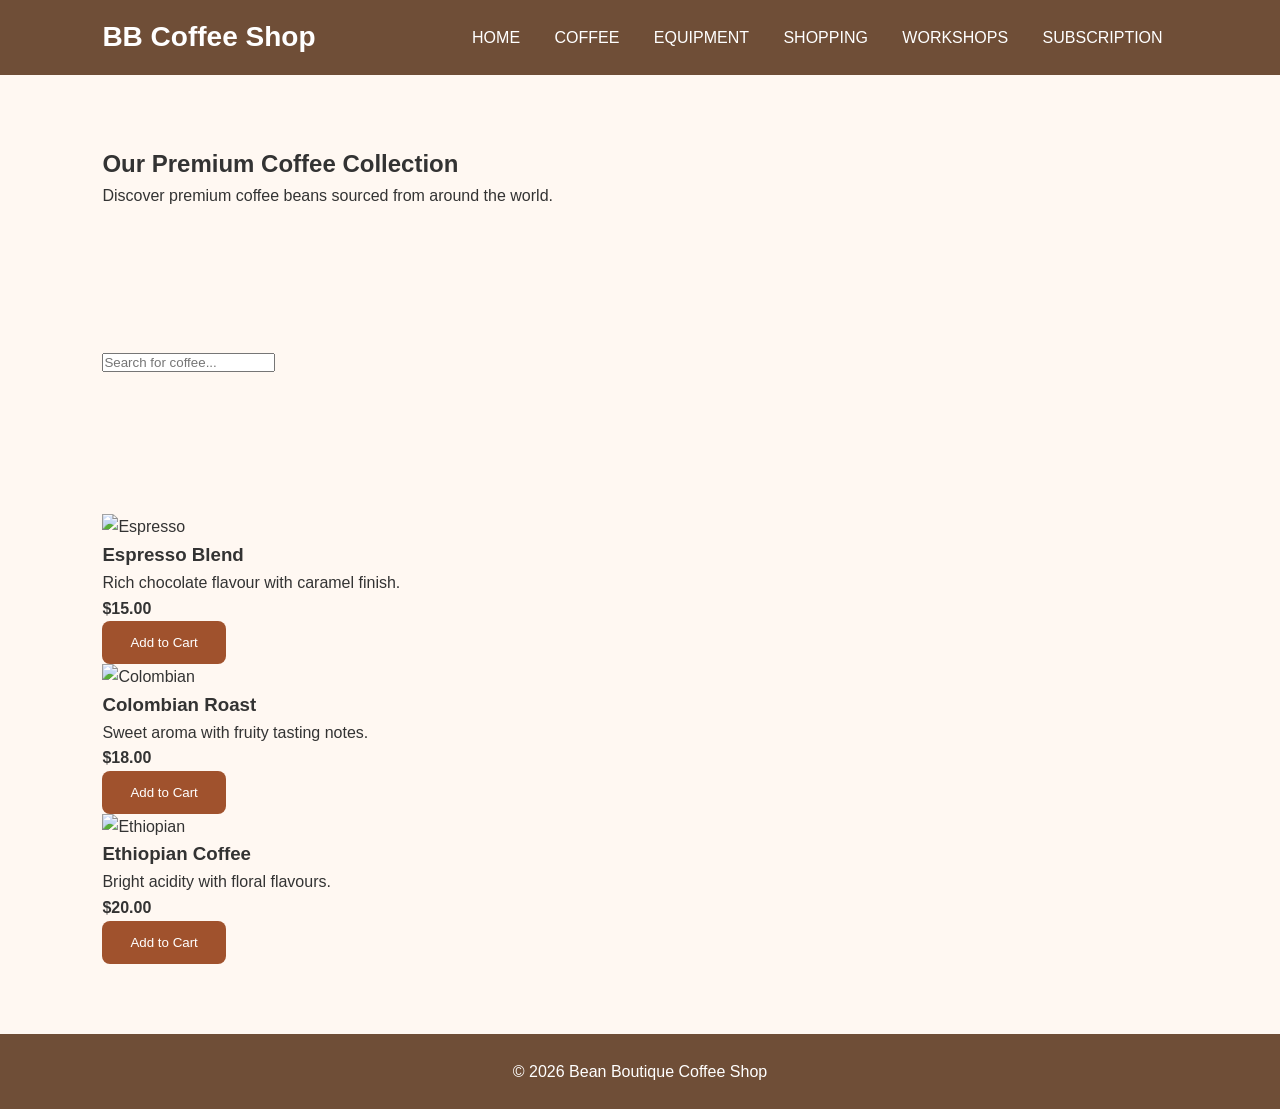
==== Coffee.html @ 5ac39c67 "add index.html" ====
<!DOCTYPE html>
<html lang="en">

<head>
    <title>Coffee Selection</title>
    <link rel="stylesheet" href="Boutique.css">

    <!-- AOS Plugin CSS -->
    <link rel="stylesheet" href="https://unpkg.com/aos@2.3.4/dist/aos.css">
</head>

<body>

<header>

    <div class="logo">BB Coffee Shop</div>

    <nav>
        <a href="index.html">HOME</a>
        <a href="coffee.html">COFFEE</a>
        <a href="equipment.html">EQUIPMENT</a>
        <a href="events.html">SHOPPING</a>
        <a href="cart.html">WORKSHOPS</a>
        <a href="offers.html">SUBSCRIPTION</a>
    </nav>

</header>


<!-- Coffee Hero -->

<section class="coffee-hero">

    <h1>Our Premium Coffee Collection</h1>

    <p>
        Discover premium coffee beans sourced from around the world.
    </p>

</section>

<!-- Search -->

<section class="search-section">

    <input
        type="text"
        id="searchInput"
        placeholder="Search for coffee...">

</section>

<!-- Coffee Catalogue -->

<section class="coffee-catalogue">

    <!-- Card 1 -->

    <div class="coffee-card" data-aos="fade-up">

        <img src="Images/coffee1.jpg" alt="Espresso">

        <h3>Espresso Blend</h3>

        <p>Rich chocolate flavour with caramel finish.</p>

        <h4>$15.00</h4>

        <button class="btn">Add to Cart</button>

    </div>

    <!-- Card 2 -->

    <div class="coffee-card" data-aos="fade-up">

        <img src="Images/coffee2.jpg" alt="Colombian">

        <h3>Colombian Roast</h3>

        <p>Sweet aroma with fruity tasting notes.</p>

        <h4>$18.00</h4>

        <button class="btn">Add to Cart</button>

    </div>

    <!-- Card 3 -->

    <div class="coffee-card" data-aos="fade-up">

        <img src="Images/coffee3.jpg" alt="Ethiopian">

        <h3>Ethiopian Coffee</h3>

        <p>Bright acidity with floral flavours.</p>

        <h4>$20.00</h4>

        <button class="btn">Add to Cart</button>

    </div>

</section>

<footer>

    <p>© 2026 Bean Boutique Coffee Shop</p>

</footer>

<script src="Boutique.js"></script>

<script src="https://unpkg.com/aos@2.3.4/dist/aos.js"></script>

<script>
AOS.init();
</script>

</body>

</html>
---- Boutique.css ----
*{
    margin:0;
    padding:0;
    box-sizing:border-box;
}

body{
    font-family:'Poppins', sans-serif;
    background:#FFF8F2;
    color:#333;
    line-height:1.6;
}

header{
    background:#6F4E37;
    display:flex;
    justify-content:space-between;
    align-items:center;
    padding:15px 8%;
}

.logo{
    color:white;
    font-size:28px;
    font-weight:bold;
}

nav{
    gap: 12px;
}

nav a{
    color:white;
    text-decoration:none;
    padding-left: 15px;
    padding-right:15px;
}

 nav a:hover{
    color:#D2B48C;
    transition:0.3s;
}

.Hello{
    position:relative;
    width:100%;
    height:100vh;
    overflow:hidden;
    display:flex;
    justify-content:center;
    align-items:center;
    text-align:center;
}

.Hello-content{
    position:relative;
    z-index:10;
    color:rgb(238, 229, 229);
}

.Slide{
    position:absolute;
    top:0;
    left:0;
    width:100%;
    height:100%;
    opacity:0;
    transition:opacity 1s ease-in-out;
    z-index:1;
}
.Slide.active{
    opacity:1;
}

.Slide img{
    width:100%;
    height:100%;
    object-fit:cover;
}

.Hello h1{
    font-size:52px;
    margin-bottom:20px;
}

.Hello p{
    font-size:20px;
    margin-bottom:30px;
}


.btn{
    display:inline-block;
    background:#A0522D;
    color:white;
    text-decoration:none;
    padding:14px 28px;
    border-radius:8px;
    transition:.3s;
    cursor:pointer;
    border:none;
}

.btn:hover{
    background:#5C4033;
    transform:translateY(-3px);
}

section{
    padding:70px 8%;
}

section h2{
    text-align:center;
    margin-bottom:40px;
    color:#6F4E37;
    font-size:34px;
}

.about{
    text-align:center;
}

.about p{
    max-width:800px;
    margin:auto;
    font-size:18px;
}

.product-container{
    display:grid;
    grid-template-columns:repeat(auto-fit,minmax(250px,1fr));
    gap:30px;
}

.card{
    background:white;
    border-radius:15px;
    overflow:hidden;
    box-shadow:0 5px 15px rgba(0,0,0,.15);
    transition:.4s;
}

.card:hover{
    transform:translateY(-10px);
}

.card img{
    width:100%;
    height: 320px;
    object-fit:cover;
}

.card h3{
    margin:20px;
    color:#6F4E37;
}

.card p{
    margin:0 20px 20px;
}

.events{
    background:#F6ECE5;
}

.event-box{
    background:white;
    margin:20px auto;
    max-width:650px;
    padding:25px;
    border-left:8px solid #A0522D;
    border-radius:10px;
    box-shadow:0 4px 12px rgba(0,0,0,.1);
}


.newsletter{
    text-align:center;
}

.newsletter p{
    margin-bottom:25px;
}

footer{
    background:#6F4E37;
    color:white;
    text-align:center;
    padding:25px;
}

@media(max-width:768px){

    nav{
        flex-direction:column;
    }

    nav ul{
        flex-direction:column;
        width:100%;
        text-align:center;
        margin-top:15px;
    }

    nav ul li{
        margin:12px 0;
    }

    .Hello h1{
        font-size:36px;
    }

    .Hello p{
        font-size:17px;
    }

    section{
        padding:50px 6%;
    }

}

#Discount{
    text-align: center;
    border: radius 15px;
    padding: 20px;
    animation: popup .5s;
}
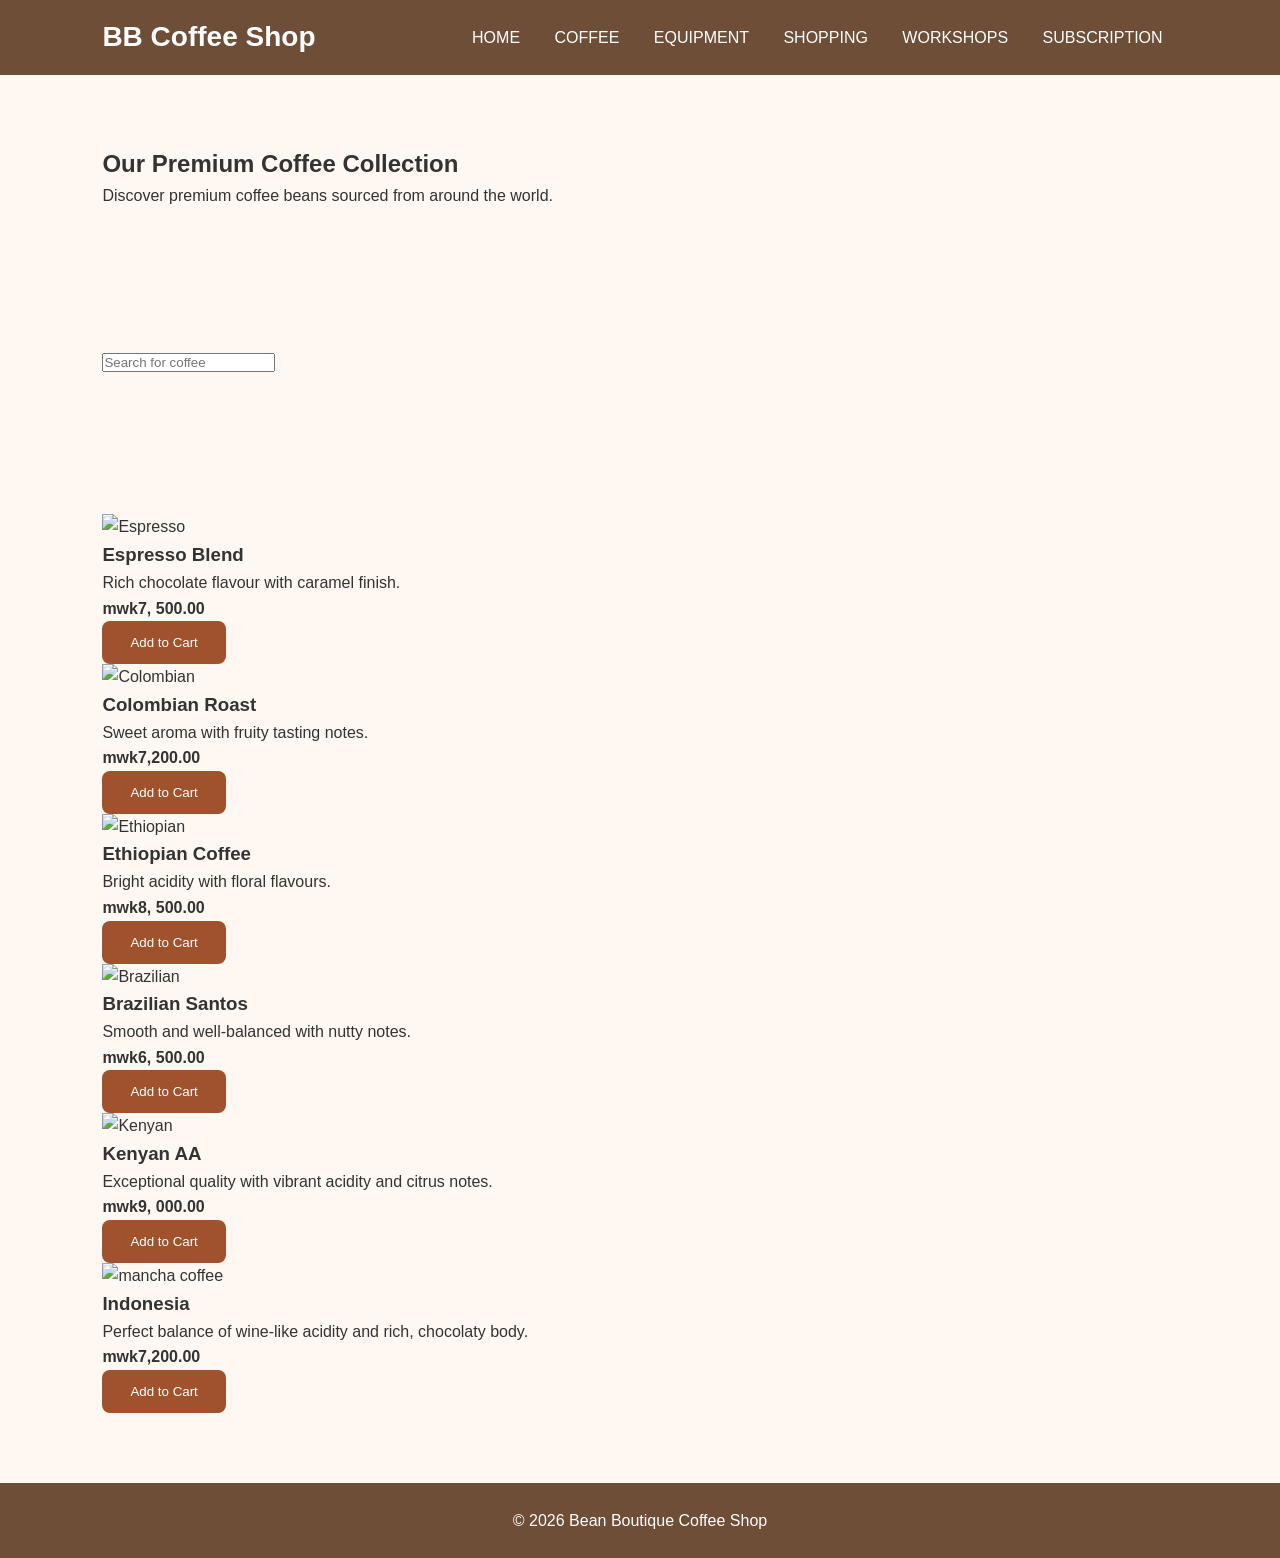
==== commit a0a8dd83: "coffee.html is added" ====
--- a/Coffee.html
+++ b/Coffee.html
@@ -4,13 +4,8 @@
 <head>
     <title>Coffee Selection</title>
     <link rel="stylesheet" href="Boutique.css">
-
-    <!-- AOS Plugin CSS -->
-    <link rel="stylesheet" href="https://unpkg.com/aos@2.3.4/dist/aos.css">
 </head>
-
 <body>
-
 <header>
 
     <div class="logo">BB Coffee Shop</div>
@@ -23,101 +18,71 @@
         <a href="cart.html">WORKSHOPS</a>
         <a href="offers.html">SUBSCRIPTION</a>
     </nav>
-
 </header>
 
-
-<!-- Coffee Hero -->
-
 <section class="coffee-hero">
-
     <h1>Our Premium Coffee Collection</h1>
-
-    <p>
-        Discover premium coffee beans sourced from around the world.
-    </p>
-
+    <p> Discover premium coffee beans sourced from around the world.</p>
 </section>
 
-<!-- Search -->
-
 <section class="search-section">
-
-    <input
-        type="text"
-        id="searchInput"
-        placeholder="Search for coffee...">
-
+    <input type="text"  id="searchInput" placeholder="Search for coffee">
 </section>
 
-<!-- Coffee Catalogue -->
-
 <section class="coffee-catalogue">
-
-    <!-- Card 1 -->
+    <div class="coffee-card" data-aos="fade-up">
+        <img src="Images\Espresso.png" alt="Espresso">
+        <h3>Espresso Blend</h3>
+        <p>Rich chocolate flavour with caramel finish.</p>
+        <h4>mwk7, 500.00</h4>
+        <button class="btn">Add to Cart</button>
+    </div>
 
     <div class="coffee-card" data-aos="fade-up">
-
-        <img src="Images/coffee1.jpg" alt="Espresso">
-
-        <h3>Espresso Blend</h3>
-
-        <p>Rich chocolate flavour with caramel finish.</p>
-
-        <h4>$15.00</h4>
-
+        <img src="Images\Colombia organic.jpeg" alt="Colombian">
+        <h3>Colombian Roast</h3>
+        <p>Sweet aroma with fruity tasting notes.</p>
+        <h4>mwk7,200.00</h4>
         <button class="btn">Add to Cart</button>
-
     </div>
 
-    <!-- Card 2 -->
+    <div class="coffee-card" data-aos="fade-up">
+        <img src="Images\Ehtiopian yirgacheffe.jpeg" alt="Ethiopian">
+        <h3>Ethiopian Coffee</h3>
+        <p>Bright acidity with floral flavours.</p>
+        <h4>mwk8, 500.00</h4>
+        <button class="btn">Add to Cart</button>
+    </div>
 
     <div class="coffee-card" data-aos="fade-up">
-
-        <img src="Images/coffee2.jpg" alt="Colombian">
-
-        <h3>Colombian Roast</h3>
-
-        <p>Sweet aroma with fruity tasting notes.</p>
-
-        <h4>$18.00</h4>
-
+        <img src="Images\Brazilian Santos.jpeg" alt="Brazilian">
+        <h3>Brazilian Santos</h3>
+        <p>Smooth and well-balanced with nutty notes.</p>
+        <h4>mwk6, 500.00</h4>
         <button class="btn">Add to Cart</button>
-
     </div>
 
-    <!-- Card 3 -->
+    <div class="coffee-card" data-aos="fade-up">
+        <img src="Images\Kenyan AA.jpeg" alt="Kenyan">
+        <h3>Kenyan AA</h3>
+        <p>Exceptional quality with vibrant acidity and citrus notes.</p>
+        <h4>mwk9, 000.00</h4>
+        <button class="btn">Add to Cart</button>
+    </div>
 
     <div class="coffee-card" data-aos="fade-up">
-
-        <img src="Images/coffee3.jpg" alt="Ethiopian">
-
-        <h3>Ethiopian Coffee</h3>
-
-        <p>Bright acidity with floral flavours.</p>
-
-        <h4>$20.00</h4>
-
+        <img src="Images\Mancha blend.jpeg" alt="mancha coffee">
+        <h3>Indonesia</h3>
+        <p> Perfect balance of wine-like acidity and rich, chocolaty body.</p>
+        <h4>mwk7,200.00</h4>
         <button class="btn">Add to Cart</button>
-
     </div>
-
 </section>
 
 <footer>
-
     <p>© 2026 Bean Boutique Coffee Shop</p>
-
 </footer>
 
 <script src="Boutique.js"></script>
-
-<script src="https://unpkg.com/aos@2.3.4/dist/aos.js"></script>
-
-<script>
-AOS.init();
-</script>
-
 </body>
-
 </html>
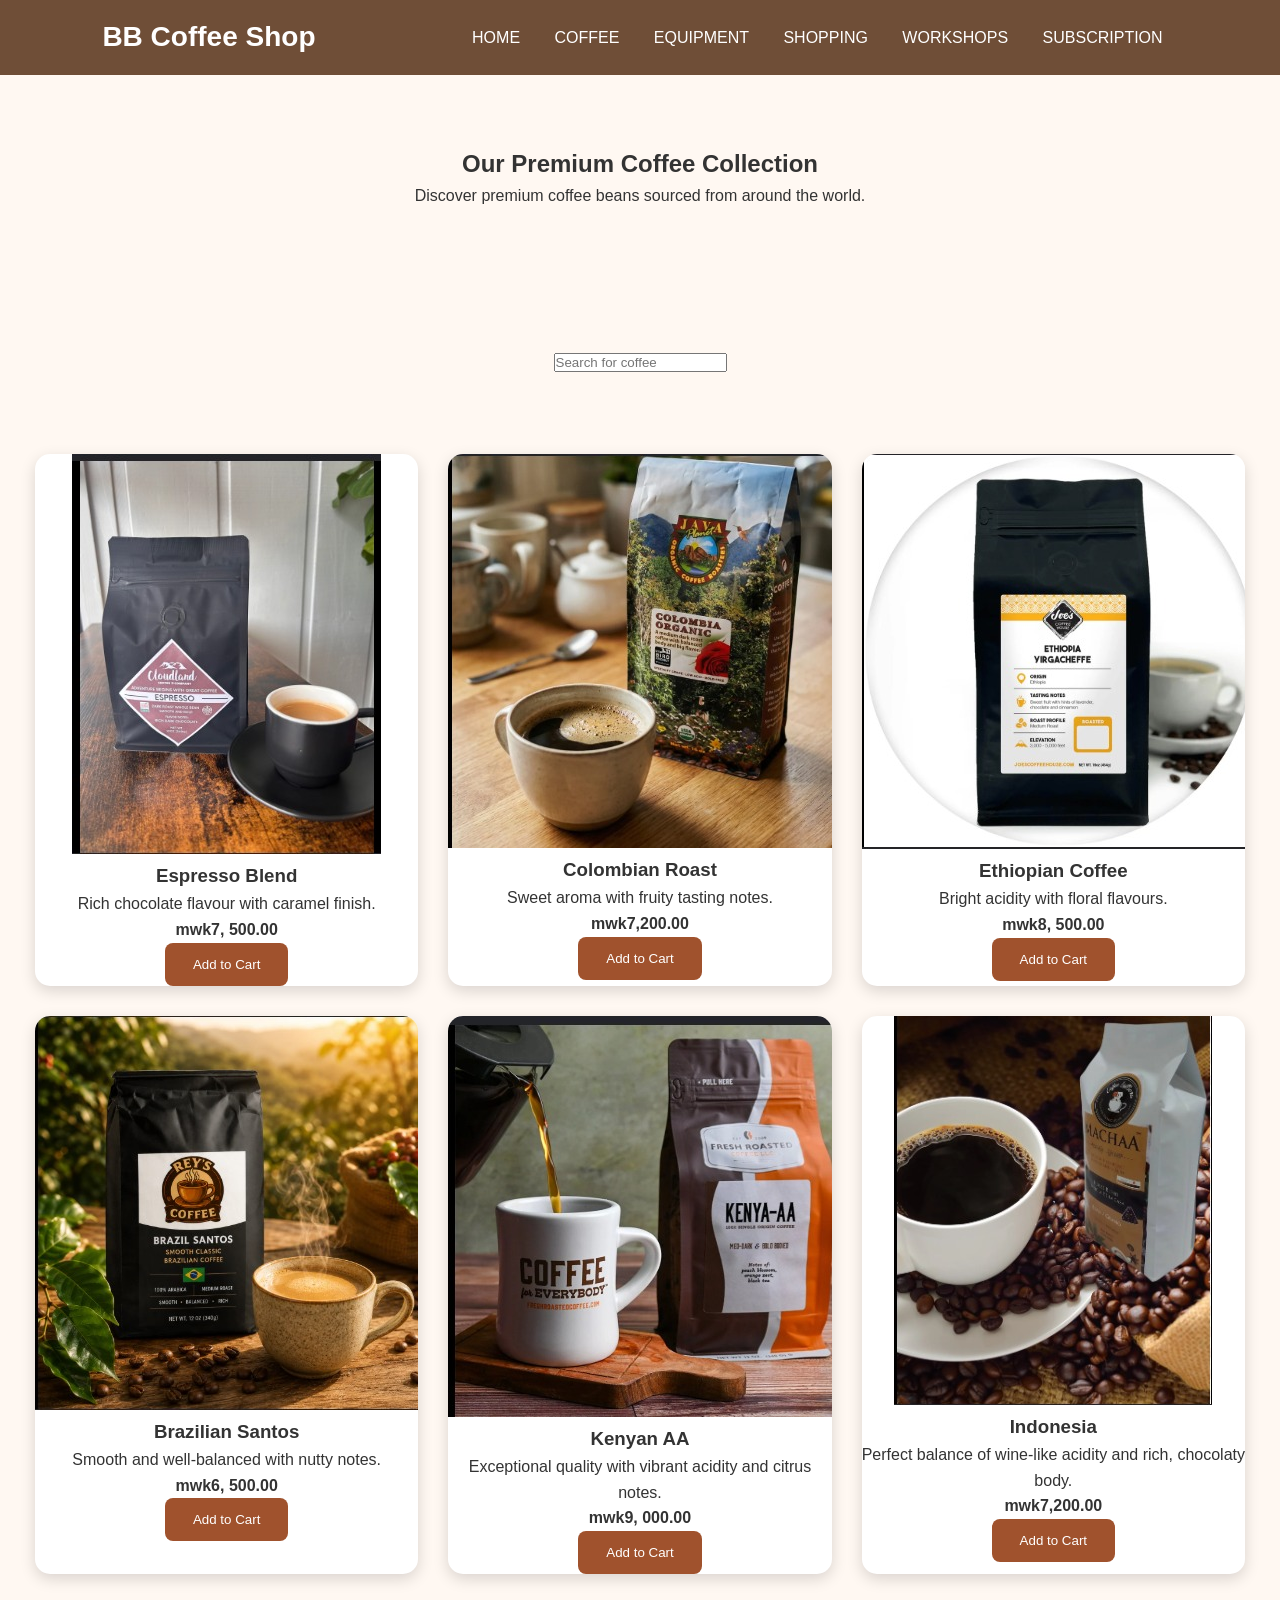
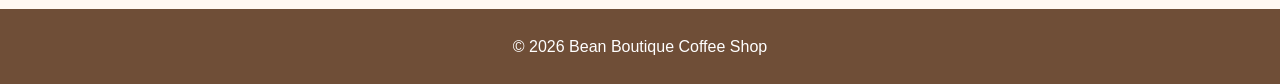
==== commit 8199f6fe: "changed the navigation bar name from cart to events" ====
--- a/Coffee.html
+++ b/Coffee.html
@@ -14,8 +14,8 @@
         <a href="index.html">HOME</a>
         <a href="coffee.html">COFFEE</a>
         <a href="equipment.html">EQUIPMENT</a>
-        <a href="events.html">SHOPPING</a>
-        <a href="cart.html">WORKSHOPS</a>
+        <a href="cart.html">SHOPPING</a>
+        <a href="events.html">WORKSHOPS</a>
         <a href="offers.html">SUBSCRIPTION</a>
     </nav>
 </header>
--- a/Boutique.css
+++ b/Boutique.css
@@ -226,4 +226,62 @@
     border: radius 15px;
     padding: 20px;
     animation: popup .5s;
+}
+
+.coffee-hero{
+    text-align: center;
+}
+
+.search-section{
+    text-align: center;
+    height:35px;
+}
+
+.coffee-catalogue{
+    display: grid;
+    grid-template-columns: repeat(auto-fit, minmax(350px, 1fr));
+    gap: 30px;
+    padding: 35px;
+    transition: 4s;
+}
+
+.coffee-card{
+    background: white;
+    border-radius: 15px;
+    overflow: hidden;
+    box-shadow: 0 5px 15px rgba(0, 0, 0, .15);
+    transition: .4s; 
+    text-align: center;   
+}
+
+.equipment-hero{
+    text-align: center;
+}
+
+.equipment-card{
+    text-align: center;
+    padding:55px;
+}
+
+.equipment-card img{
+    border-radius: 25px;git
+    width:45%;
+    height:45%;
+}
+
+table{
+    Width:100%;
+    border-collapse: collapse;
+    margin-bottom:30px;
+}
+
+.cart-page h1{
+    text-align: center;
+    margin-bottom: 30px;
+}
+
+th,td{
+    padding:15px;
+    border-bottom: 1px solid;
+    text-align: center;
 }
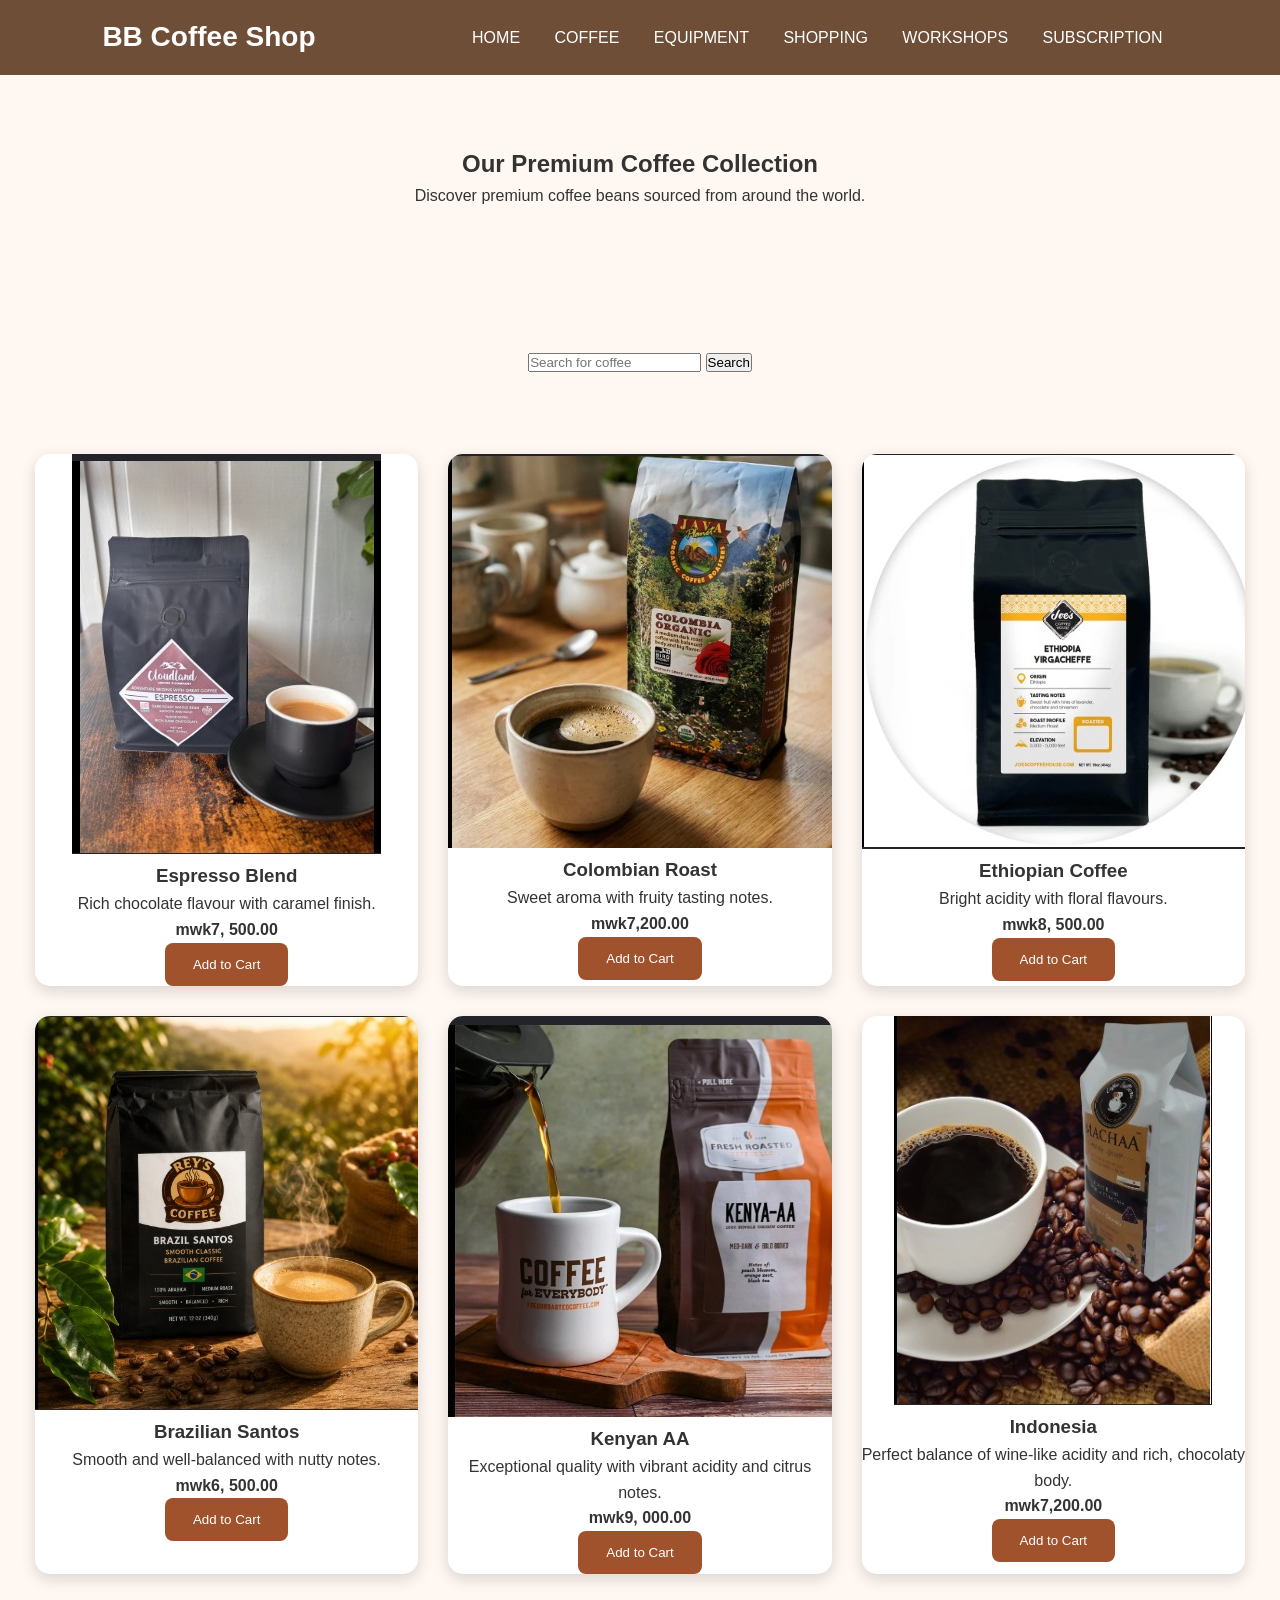
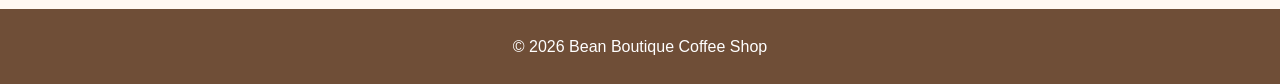
==== commit 4cdd476e: "I have removed the javascript code for shopping.html page and start with coffee.html page since it w" ====
--- a/Coffee.html
+++ b/Coffee.html
@@ -14,9 +14,9 @@
         <a href="index.html">HOME</a>
         <a href="coffee.html">COFFEE</a>
         <a href="equipment.html">EQUIPMENT</a>
-        <a href="cart.html">SHOPPING</a>
+        <a href="shopping.html">SHOPPING</a>
         <a href="events.html">WORKSHOPS</a>
-        <a href="offers.html">SUBSCRIPTION</a>
+        <a href="subscription.html">SUBSCRIPTION</a>
     </nav>
 </header>
 
@@ -27,6 +27,7 @@
 
 <section class="search-section">
     <input type="text"  id="searchInput" placeholder="Search for coffee">
+    <button id="Searchbutton">Search</button>
 </section>
 
 <section class="coffee-catalogue">
--- a/Boutique.css
+++ b/Boutique.css
@@ -284,4 +284,47 @@
     padding:15px;
     border-bottom: 1px solid;
     text-align: center;
-}+}
+
+.events-hero{
+    text-align: center;
+}
+
+.workshop-container{
+    text-align: center;
+}
+
+.workshop-card{
+    background: white;
+    border-radius: 15px;
+    overflow: hidden;
+    box-shadow: 0 5px 15px rgba(0, 0, 0, .15);
+    transition: .4s; 
+    text-align: center;
+    margin-bottom:55px;
+}
+
+.registration{
+    text-align: center;
+    margin-top: 30px;
+}
+.offers-hero{
+    text-align: center;
+}
+
+.special-offers{
+    text-align: center;
+}
+
+.offer-card,
+.subscription-card,
+.benefits-grid div{
+
+background:white;
+padding:30px;
+border-radius:15px;
+box-shadow:0 5px 15px rgba(0,0,0,.15);
+text-align:center;
+transition:.3s;
+
+}
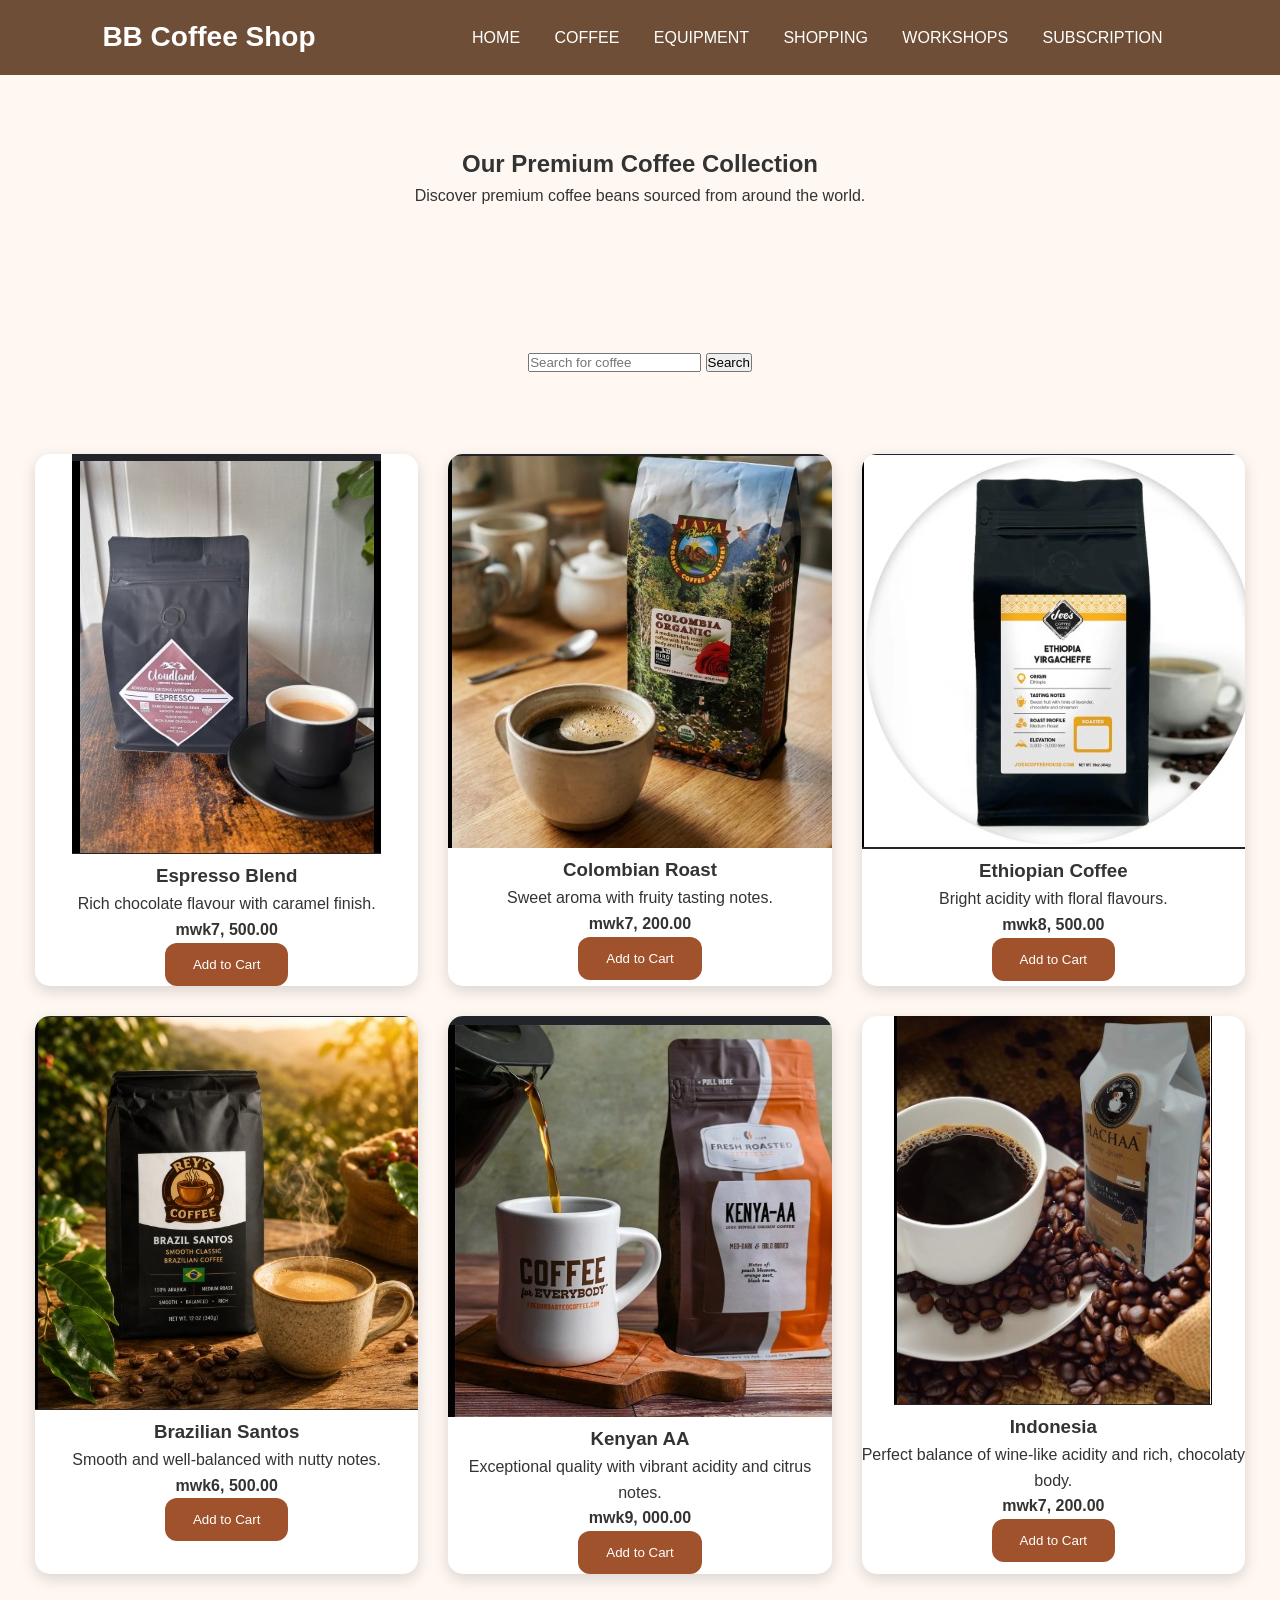
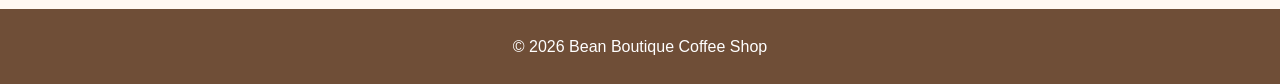
==== commit e25908f2: "fixed the space on coffee price that made java fail to execute propery" ====
--- a/Coffee.html
+++ b/Coffee.html
@@ -43,7 +43,7 @@
         <img src="Images\Colombia organic.jpeg" alt="Colombian">
         <h3>Colombian Roast</h3>
         <p>Sweet aroma with fruity tasting notes.</p>
-        <h4>mwk7,200.00</h4>
+        <h4>mwk7, 200.00</h4>
         <button class="btn">Add to Cart</button>
     </div>
 
@@ -75,7 +75,7 @@
         <img src="Images\Mancha blend.jpeg" alt="mancha coffee">
         <h3>Indonesia</h3>
         <p> Perfect balance of wine-like acidity and rich, chocolaty body.</p>
-        <h4>mwk7,200.00</h4>
+        <h4>mwk7, 200.00</h4>
         <button class="btn">Add to Cart</button>
     </div>
 </section>
--- a/Boutique.css
+++ b/Boutique.css
@@ -95,7 +95,7 @@
     color:white;
     text-decoration:none;
     padding:14px 28px;
-    border-radius:8px;
+    border-radius:12px;
     transition:.3s;
     cursor:pointer;
     border:none;
@@ -264,7 +264,7 @@
 }
 
 .equipment-card img{
-    border-radius: 25px;git
+    border-radius: 25px;
     width:45%;
     height:45%;
 }
@@ -328,3 +328,20 @@
 transition:.3s;
 
 }
+
+.remove-btn {
+    background: #e74c3c;
+    color: #fff;
+    border: none;
+    padding: 5px 10px;
+    border-radius: 4px;
+    cursor: pointer;
+}
+
+.cart-item-img {
+    width: 50px;
+    height: 50px;
+    object-fit: cover;
+    border-radius: 4px;
+}
+
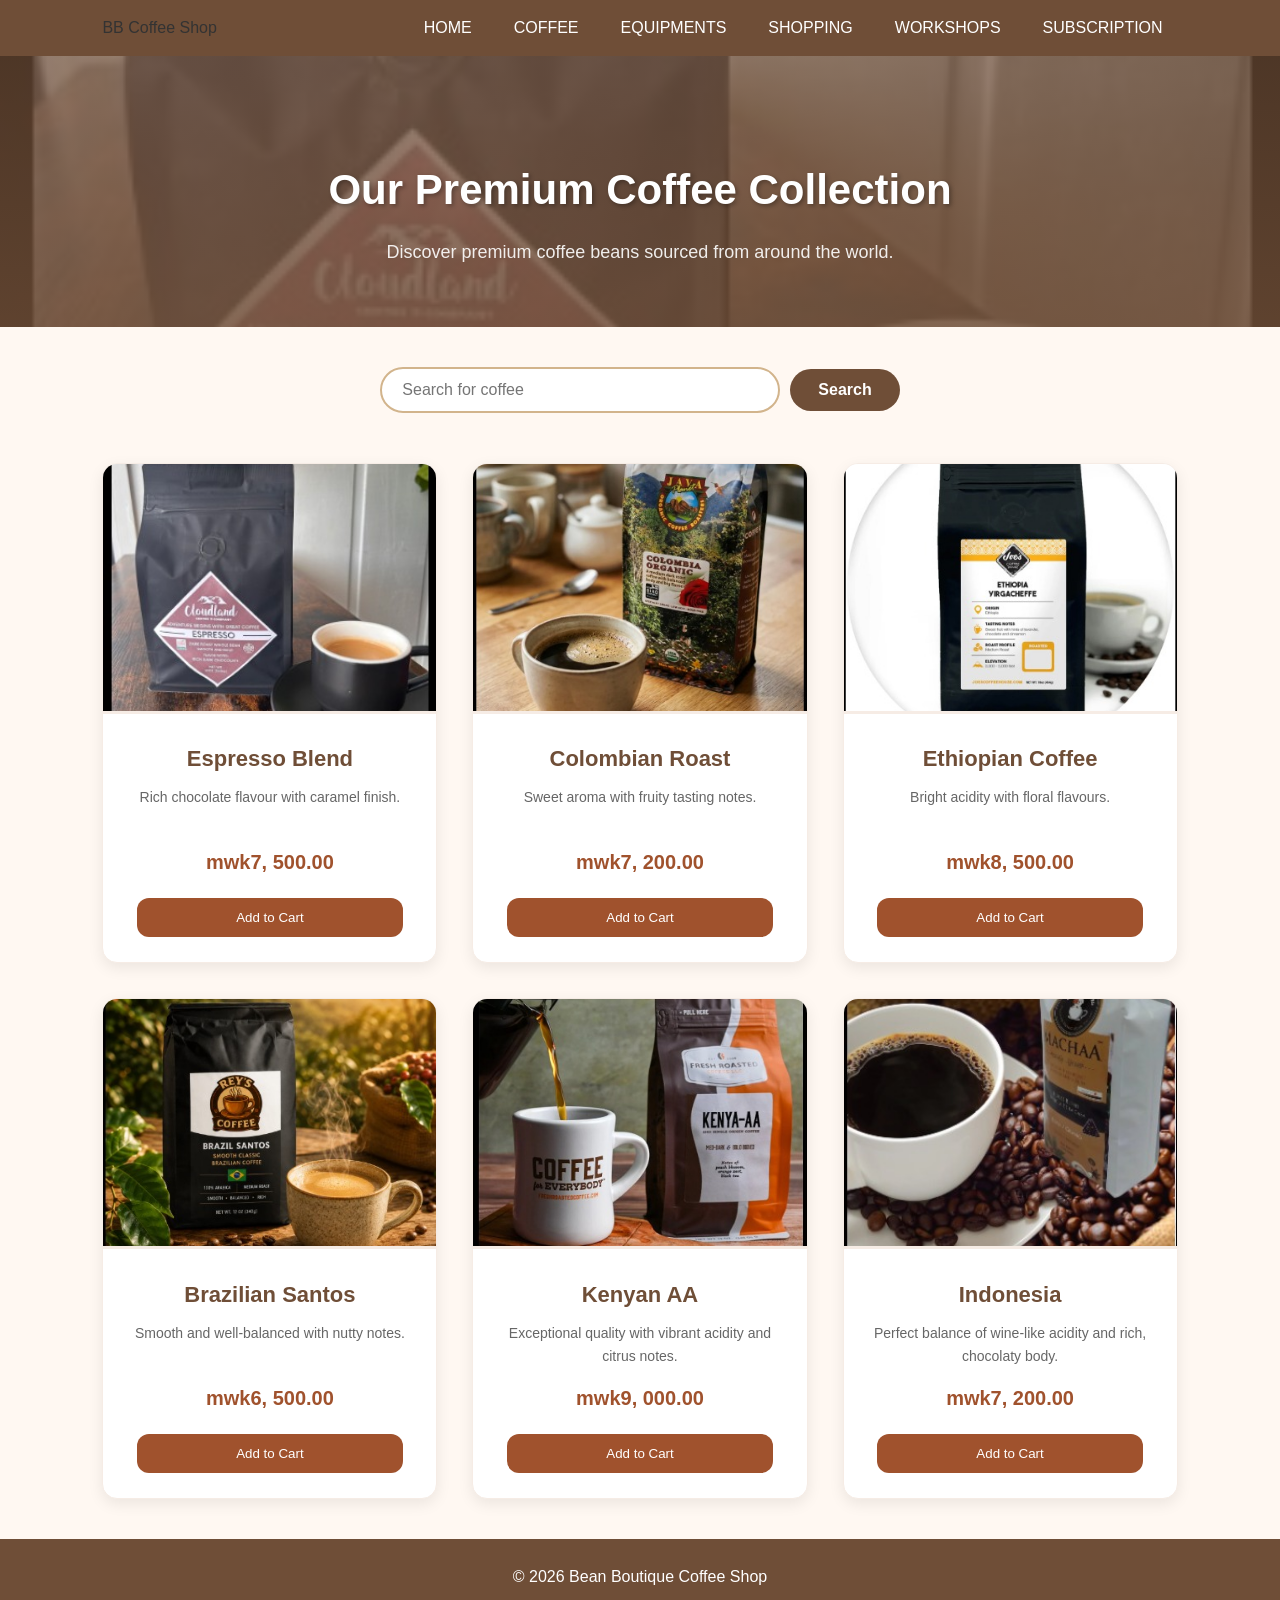
==== commit 8325e8e3: "changed header style" ====
--- a/Coffee.html
+++ b/Coffee.html
@@ -6,19 +6,19 @@
     <link rel="stylesheet" href="Boutique.css">
 </head>
 <body>
-<header>
 
-    <div class="logo">BB Coffee Shop</div>
+    <header>
+        <div class="logo">BB Coffee Shop </div>
 
-    <nav>
-        <a href="index.html">HOME</a>
-        <a href="coffee.html">COFFEE</a>
-        <a href="equipment.html">EQUIPMENT</a>
-        <a href="shopping.html">SHOPPING</a>
-        <a href="events.html">WORKSHOPS</a>
-        <a href="subscription.html">SUBSCRIPTION</a>
-    </nav>
-</header>
+            <nav>
+            <a href="index.html">HOME</a>
+            <a href="coffee.html">COFFEE</a>
+            <a href="equipment.html">EQUIPMENTS</a>
+            <a href="shopping.html">SHOPPING</a>
+            <a href="events.html">WORKSHOPS</a>
+            <a href="subscription.html">SUBSCRIPTION</a>
+            </nav>   
+    </header> 
 
 <section class="coffee-hero">
     <h1>Our Premium Coffee Collection</h1>
--- a/Boutique.css
+++ b/Boutique.css
@@ -11,23 +11,21 @@
     line-height:1.6;
 }
 
-header{
-    background:#6F4E37;
-    display:flex;
-    justify-content:space-between;
-    align-items:center;
-    padding:15px 8%;
-}
-
-.logo{
-    color:white;
-    font-size:28px;
-    font-weight:bold;
-}
-
-nav{
+header {
+    background: #6F4E37;
+    display: flex;
+    justify-content: space-between;
+    align-items: center;
+    padding: 15px 8%;
+    flex-wrap: wrap;
+}
+
+nav {
+    display: flex; 
+    align-items: center;
     gap: 12px;
 }
+
 
 nav a{
     color:white;
@@ -190,6 +188,7 @@
     padding:25px;
 }
 
+
 @media(max-width:768px){
 
     nav{
@@ -218,7 +217,6 @@
     section{
         padding:50px 6%;
     }
-
 }
 
 #Discount{
@@ -228,31 +226,123 @@
     animation: popup .5s;
 }
 
-.coffee-hero{
-    text-align: center;
-}
-
-.search-section{
-    text-align: center;
-    height:35px;
-}
-
-.coffee-catalogue{
+.coffee-hero {
+    background: linear-gradient(rgba(111, 78, 55, 0.7), rgba(111, 78, 55, 0.85)), url('Images/Espresso.png') no-repeat center center/cover;
+    color: white;
+    padding: 100px 8% 60px 8%;
+    text-align: center;
+}
+
+.coffee-hero h1 {
+    font-size: 42px;
+    margin-bottom: 15px;
+    text-shadow: 2px 2px 4px rgba(0,0,0,0.3);
+}
+
+.coffee-hero p {
+    font-size: 18px;
+    opacity: 0.9;
+}
+
+.search-section {
+    display: flex;
+    justify-content: center;
+    align-items: center;
+    gap: 10px;
+    margin: 40px auto 10px auto;
+    height: auto;
+    padding: 0 8%;
+}
+
+#searchInput {
+    width: 100%;
+    max-width: 400px;
+    padding: 12px 20px;
+    font-size: 16px;
+    border: 2px solid #D2B48C;
+    border-radius: 30px;
+    outline: none;
+    font-family: inherit;
+    transition: 0.3s;
+}
+
+#searchInput:focus {
+    border-color: #6F4E37;
+    box-shadow: 0 0 8px rgba(111, 78, 55, 0.2);
+}
+
+#Searchbutton {
+    background: #6F4E37;
+    color: white;
+    border: none;
+    padding: 12px 28px;
+    font-size: 16px;
+    border-radius: 30px;
+    cursor: pointer;
+    font-family: inherit;
+    font-weight: bold;
+    transition: 0.3s;
+}
+
+#Searchbutton:hover {
+    background: #5C4033;
+}
+
+.coffee-catalogue {
     display: grid;
-    grid-template-columns: repeat(auto-fit, minmax(350px, 1fr));
-    gap: 30px;
-    padding: 35px;
-    transition: 4s;
-}
-
-.coffee-card{
+    grid-template-columns: repeat(auto-fit, minmax(280px, 1fr));
+    gap: 35px;
+    padding: 40px 8%;
+}
+
+.coffee-card {
     background: white;
     border-radius: 15px;
     overflow: hidden;
-    box-shadow: 0 5px 15px rgba(0, 0, 0, .15);
-    transition: .4s; 
-    text-align: center;   
-}
+    box-shadow: 0 5px 15px rgba(0, 0, 0, 0.08);
+    text-align: center;
+    padding-bottom: 25px;
+    border: 1px solid #F6ECE5;
+    transition: transform 0.3s ease, box-shadow 0.3s ease;
+}
+
+.coffee-card:hover {
+    transform: translateY(-8px);
+    box-shadow: 0 12px 24px rgba(111, 78, 55, 0.15);
+}
+
+.coffee-card img {
+    width: 100%;
+    height: 250px;
+    object-fit: cover;
+    border-bottom: 3px solid #F6ECE5;
+}
+
+.coffee-card h3 {
+    margin: 20px 15px 10px 15px;
+    color: #6F4E37;
+    font-size: 22px;
+}
+
+.coffee-card p {
+    margin: 0 20px 15px 20px;
+    color: #666;
+    font-size: 14px;
+    min-height: 45px;
+}
+
+.coffee-card h4 {
+    color: #A0522D;
+    font-size: 20px;
+    margin-bottom: 20px;
+    font-weight: 700;
+}
+
+.coffee-card .btn {
+    width: 80%;
+    padding: 12px;
+}
+
 
 .equipment-hero{
     text-align: center;
@@ -343,5 +433,4 @@
     height: 50px;
     object-fit: cover;
     border-radius: 4px;
-}
-
+}
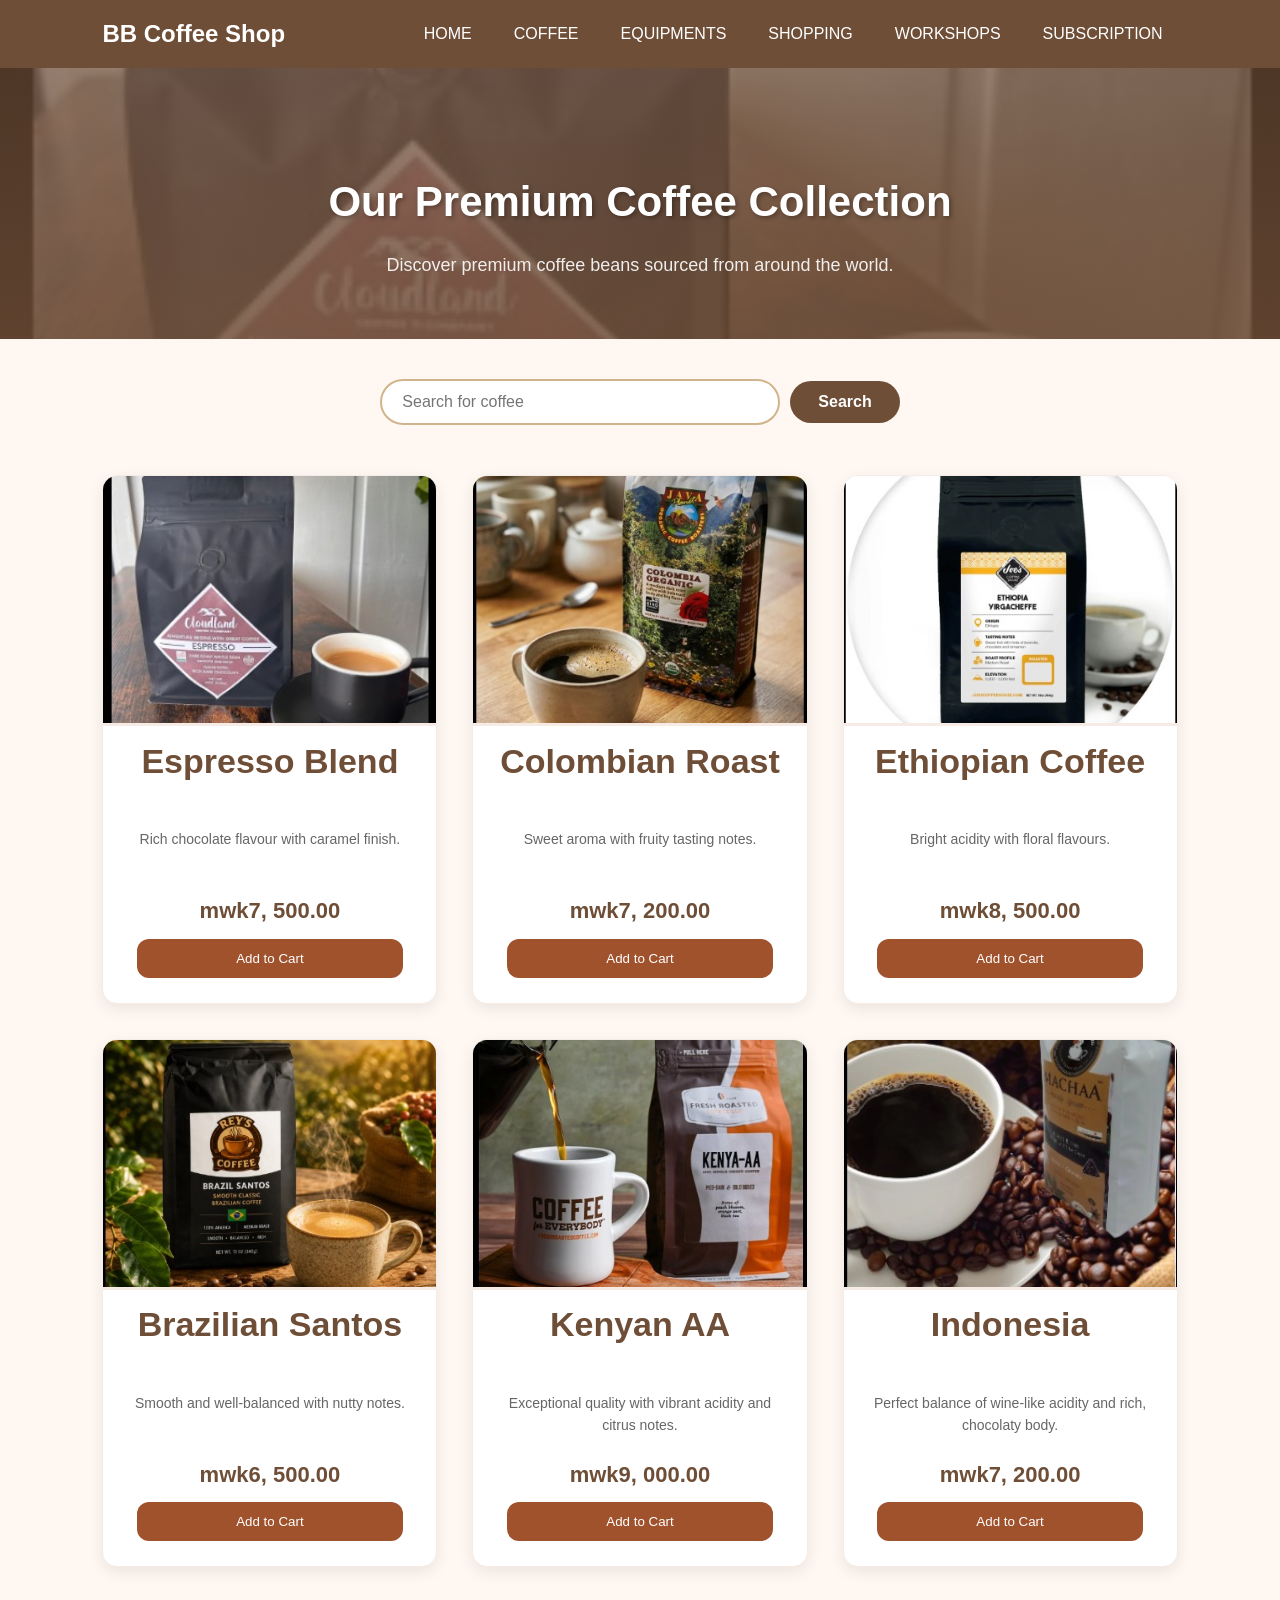
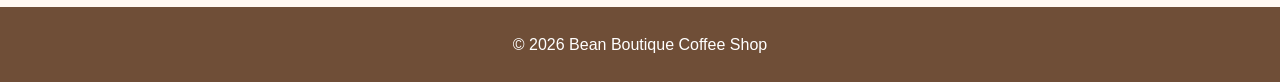
==== commit 6fdcca5e: "fixed all the errors after checking with W3C" ====
--- a/Coffee.html
+++ b/Coffee.html
@@ -25,57 +25,57 @@
     <p> Discover premium coffee beans sourced from around the world.</p>
 </section>
 
-<section class="search-section">
+<div class="search-section">
     <input type="text"  id="searchInput" placeholder="Search for coffee">
     <button id="Searchbutton">Search</button>
-</section>
+</div>
 
 <section class="coffee-catalogue">
     <div class="coffee-card" data-aos="fade-up">
-        <img src="Images\Espresso.png" alt="Espresso">
-        <h3>Espresso Blend</h3>
+        <img src="Images/Espresso.png" alt="Espresso">
+        <h2>Espresso Blend</h2>
         <p>Rich chocolate flavour with caramel finish.</p>
-        <h4>mwk7, 500.00</h4>
+        <h3>mwk7, 500.00</h3>
         <button class="btn">Add to Cart</button>
     </div>
 
     <div class="coffee-card" data-aos="fade-up">
-        <img src="Images\Colombia organic.jpeg" alt="Colombian">
-        <h3>Colombian Roast</h3>
+        <img src="Images/Colombia_organic.jpeg" alt="Colombian">
+        <h2>Colombian Roast</h2>
         <p>Sweet aroma with fruity tasting notes.</p>
-        <h4>mwk7, 200.00</h4>
+        <h3>mwk7, 200.00</h3>
         <button class="btn">Add to Cart</button>
     </div>
 
     <div class="coffee-card" data-aos="fade-up">
-        <img src="Images\Ehtiopian yirgacheffe.jpeg" alt="Ethiopian">
-        <h3>Ethiopian Coffee</h3>
+        <img src="Images/Ehtiopian_yirgacheffe.jpeg" alt="Ethiopian">
+        <h2>Ethiopian Coffee</h2>
         <p>Bright acidity with floral flavours.</p>
-        <h4>mwk8, 500.00</h4>
+        <h3>mwk8, 500.00</h3>
         <button class="btn">Add to Cart</button>
     </div>
 
     <div class="coffee-card" data-aos="fade-up">
-        <img src="Images\Brazilian Santos.jpeg" alt="Brazilian">
-        <h3>Brazilian Santos</h3>
+        <img src="Images/Brazilian_Santos.jpeg" alt="Brazilian">
+        <h2>Brazilian Santos</h2>
         <p>Smooth and well-balanced with nutty notes.</p>
-        <h4>mwk6, 500.00</h4>
+        <h3>mwk6, 500.00</h3>
         <button class="btn">Add to Cart</button>
     </div>
 
     <div class="coffee-card" data-aos="fade-up">
-        <img src="Images\Kenyan AA.jpeg" alt="Kenyan">
-        <h3>Kenyan AA</h3>
+        <img src="Images/Kenyan_AA.jpeg" alt="Kenyan">
+        <h2>Kenyan AA</h2>
         <p>Exceptional quality with vibrant acidity and citrus notes.</p>
-        <h4>mwk9, 000.00</h4>
+        <h3>mwk9, 000.00</h3>
         <button class="btn">Add to Cart</button>
     </div>
 
     <div class="coffee-card" data-aos="fade-up">
-        <img src="Images\Mancha blend.jpeg" alt="mancha coffee">
-        <h3>Indonesia</h3>
+        <img src="Images/Mancha_blend.jpeg" alt="mancha coffee">
+        <h2>Indonesia</h2>
         <p> Perfect balance of wine-like acidity and rich, chocolaty body.</p>
-        <h4>mwk7, 200.00</h4>
+        <h3>mwk7, 200.00</h3>
         <button class="btn">Add to Cart</button>
     </div>
 </section>
--- a/Boutique.css
+++ b/Boutique.css
@@ -1,8 +1,16 @@
-*{
+* {
     margin:0;
     padding:0;
     box-sizing:border-box;
 }
+
+.logo {
+    font-weight: bold;
+    font-size: 24px;
+    color: white;
+    flex-shrink: 0; 
+}
+
 
 body{
     font-family:'Poppins', sans-serif;
@@ -17,7 +25,7 @@
     justify-content: space-between;
     align-items: center;
     padding: 15px 8%;
-    flex-wrap: wrap;
+    width: 100%
 }
 
 nav {
@@ -66,6 +74,7 @@
     transition:opacity 1s ease-in-out;
     z-index:1;
 }
+
 .Slide.active{
     opacity:1;
 }
@@ -172,6 +181,34 @@
     box-shadow:0 4px 12px rgba(0,0,0,.1);
 }
 
+#registerForm {
+  max-width: 100%;
+  margin: 20px auto;
+  padding: 25px;
+  background-color: #ffffff;
+  border-radius: 8px;
+  box-shadow: 0 4px 12px rgba(0, 0, 0, 0.1);
+  font-family: Arial, sans-serif;
+}
+
+#registerForm input[type="text"],
+#registerForm input[type="email"] {
+  width: 40%;
+  padding: 12px;
+  margin-bottom: 15px;
+  border: 1px solid #cccccc;
+  border-radius: 4px;
+  box-sizing: border-box; 
+  font-size: 16px; 
+  transition: border-color 0.3s ease, box-shadow 0.3s ease;
+}
+
+#registerForm input:focus {
+     border-color: #a0522d;
+     outline: none;
+     box-shadow: 0 0 0 3px rgba(160, 82, 45, 0.2);
+}
+
 
 .newsletter{
     text-align:center;
@@ -219,11 +256,72 @@
     }
 }
 
-#Discount{
-    text-align: center;
-    border: radius 15px;
-    padding: 20px;
-    animation: popup .5s;
+#Discount {
+    display: none; 
+    position: fixed;
+    z-index: 9999;
+    left: 0;
+    top: 0;
+    width: 100%;
+    height: 100%;
+    background-color: rgba(0, 0, 0, 0.6);
+    align-items: center; 
+    justify-content: center;
+}
+
+#Discount.show-modal {
+    display: flex;
+}
+
+.Modal {
+    background: #ffffff;
+    text-align: center;
+    border-radius: 15px;
+    padding: 35px 25px;
+    width: 90%;
+    max-width: 450px;
+    position: relative;
+    box-shadow: 0 10px 25px rgba(0,0,0,0.25);
+    animation: popup 0.4s ease-out;
+}
+
+.close {
+    position: absolute;
+    right: 20px;
+    top: 12px;
+    font-size: 28px;
+    font-weight: bold;
+    cursor: pointer;
+    color: #aaa;
+    line-height: 1;
+}
+
+.close:hover {
+    color: #6F4E37;
+}
+
+@keyframes popup {
+    from {
+        transform: scale(0.85);
+        opacity: 0;
+    }
+    to {
+        transform: scale(1);
+        opacity: 1;
+    }
+}
+
+
+.location{
+    padding:70px 8%;
+    text-align:center;
+}
+
+.location iframe{
+    width:100%;
+    height:400px;
+    border-radius:15px;
+    margin-top:20px;
 }
 
 .coffee-hero {
@@ -343,21 +441,90 @@
     padding: 12px;
 }
 
-
 .equipment-hero{
-    text-align: center;
-}
-
-.equipment-card{
-    text-align: center;
-    padding:55px;
-}
-
-.equipment-card img{
-    border-radius: 25px;
-    width:45%;
-    height:45%;
-}
+    text-align:center;  
+}
+
+.equipment-container {
+  display: grid;
+  grid-template-columns: repeat(auto-fit, minmax(280px, 1fr));
+  gap: 30px;
+  max-width: 1200px;
+  margin: 40px auto;
+  padding: 0 20px;
+  box-sizing: border-box;
+}
+
+.equipment-card {
+  background-color: #ffffff;
+  border: 1px solid #e0e0e0;
+  border-radius: 8px;
+  padding: 20px;
+  display: flex;
+  flex-direction: column;
+  box-shadow: 0 4px 6px rgba(0, 0, 0, 0.05);
+  transition: transform 0.2s ease, box-shadow 0.2s ease;
+}
+
+
+.equipment-card:hover {
+  transform: translateY(-5px);
+  box-shadow: 0 8px 15px rgba(0, 0, 0, 0.1);
+}
+
+.equipment-card img {
+  width: 100%;
+  height: 220px;
+  object-fit: cover; 
+  border-radius: 6px;
+  margin-bottom: 15px;
+}
+
+.equipment-card h3 {
+  font-size: 22px;
+  color: #333333;
+  margin: 10px 0 5px 0;
+}
+
+.equipment-card p {
+  font-size: 15px;
+  color: #666666;
+  line-height: 1.5;
+  margin-bottom: 15px;
+}
+
+.equipment-card h4 {
+  font-size: 14px;
+  text-transform: uppercase;
+  letter-spacing: 1px;
+  color: #a0522d; 
+  margin: auto 0 5px 0; 
+}
+
+.equipment-card h4 + p {
+  font-style: italic;
+  font-size: 14px;
+  color: #555555;
+  margin-bottom: 20px;
+}
+
+.equipment-card .btn {
+  width: 100%;
+  padding: 12px;
+  background-color: #a0522d;
+  color: #ffffff;
+  border: none;
+  border-radius: 4px;
+  font-size: 15px;
+  font-weight: bold;
+  cursor: pointer;
+  transition: background-color 0.2s ease;
+}
+
+.equipment-card .btn:hover {
+  background-color: #8b4513; 
+}
+
 
 table{
     Width:100%;
@@ -433,4 +600,8 @@
     height: 50px;
     object-fit: cover;
     border-radius: 4px;
-}+}
+
+.hidden-card {
+    display: none !important;
+}
